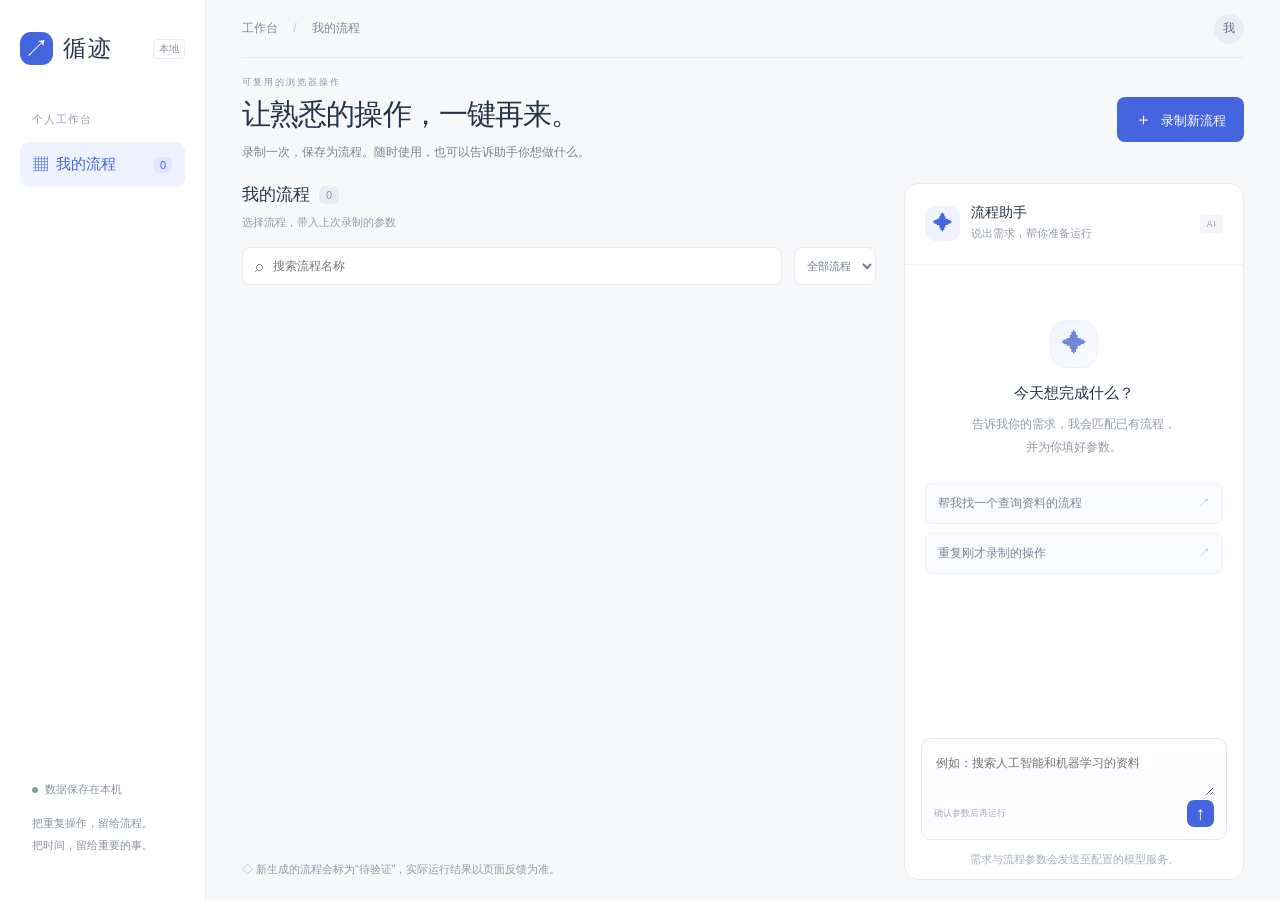
==== src/browser_skill_agent/studio/index.html @ 79a89021 "feat(studio): 新增中文流程工作台与录制生成链路 - 从录制生成 Skill 草稿、默认参数和证据报告 - 支持流式模型响应、生成进度及一次格式修正 - 新增中文流程管理、对话选流程和参数" ====
<!doctype html>
<html lang="zh-CN"><head><meta charset="utf-8"><meta name="viewport" content="width=device-width,initial-scale=1"><title>循迹 · 流程工作台</title><link rel="stylesheet" href="style.css"></head>
<body>
<aside class="sidebar"><a class="brand" href="#"><span class="brandmark">↗</span>循迹<span class="local">本地</span></a><div class="workspace">个人工作台</div><button class="nav active">▦ <span>我的流程</span><span id="navCount">0</span></button><div class="side-note"><span class="dot"></span>数据保存在本机<p>把重复操作，留给流程。<br>把时间，留给重要的事。</p></div></aside>
<main><header><span>工作台 <span class="slash">/</span> 我的流程</span><span class="avatar">我</span></header>
<section class="heading"><div><div class="eyebrow">可复用的浏览器操作</div><h1>让熟悉的操作，一键再来。</h1><p>录制一次，保存为流程。随时使用，也可以告诉助手你想做什么。</p></div><button class="primary" id="newFlow"><span>＋</span> 录制新流程</button></section>
<div class="layout"><section class="library"><div class="section-head"><div><h2>我的流程 <span id="count">0</span></h2><p>选择流程，带入上次录制的参数</p></div></div><div class="toolbar"><label class="search">⌕ <input id="search" placeholder="搜索流程名称" aria-label="搜索流程名称"></label><select id="filter" aria-label="筛选流程"><option value="all">全部流程</option><option value="passed">运行通过</option><option value="unverified">待验证</option><option value="blocked">需要调整</option></select></div><div id="flows" class="cards"></div><div class="empty" id="empty" hidden><span>↗</span><h3>从一段操作开始</h3><p>点击“录制新流程”，在网页中演示一次。<br>完成后，我们会把它整理成可复用的流程。</p></div><div class="library-tip">◇ 新生成的流程会标为“待验证”，实际运行结果以页面反馈为准。</div><section id="job" class="job" hidden aria-live="polite"></section></section>
<aside class="assistant"><div class="assistant-head"><span class="ai-icon">✦</span><div><h2>流程助手</h2><p>说出需求，帮你准备运行</p></div><span class="assistant-tag">AI</span></div><div id="messages" class="messages" aria-live="polite"><div class="welcome"><div class="welcome-icon">✦</div><h3>今天想完成什么？</h3><p>告诉我你的需求，我会匹配已有流程，<br>并为你填好参数。</p><button class="suggestion" data-text="帮我找一个查询资料的流程">帮我找一个查询资料的流程 <span>↗</span></button><button class="suggestion" data-text="我想重复刚才录制的操作">重复刚才录制的操作 <span>↗</span></button></div></div><form id="chatForm"><textarea id="chatInput" placeholder="例如：搜索人工智能和机器学习的资料" rows="2" aria-label="描述你的需求"></textarea><div class="composer-bottom"><span>确认参数后再运行</span><button class="send" id="send" type="submit" aria-label="发送需求">↑</button></div></form><div class="ai-note">需求与流程参数会发送至配置的模型服务。</div></aside></div>
</main>
<dialog id="recordDialog"><form id="recordForm"><div class="dialog-head"><div><div class="eyebrow">开始一段新流程</div><h2>录制一个新流程</h2></div><button type="button" class="icon close">×</button></div><p class="muted">我们会打开一个独立浏览器，请在其中演示完整操作。</p><label>流程名称 <span class="optional">可稍后修改</span><input id="recordName" placeholder="例如：搜索并打开直播间" maxlength="80"></label><label>起始网址<input id="recordUrl" required type="url" placeholder="https://"></label><div class="info">完整、连贯的操作能提高生成效果。正常等待网页加载即可，无需加快点击。<br><strong>关闭新打开的浏览器，即结束录制。</strong></div><p class="small">录制结束后，操作记录会发送给已配置的模型服务，自动生成流程；生成不代表已经运行验证。</p><div class="dialog-footer"><button type="button" class="secondary close">取消</button><button class="primary" type="submit">打开浏览器并录制 ↗</button></div></form></dialog>
<dialog id="flowDialog"><div class="dialog-head"><div><div class="eyebrow">流程详情</div><h2 id="flowTitle">流程详情</h2></div><button class="icon close">×</button></div><div class="tabs"><button class="selected" data-tab="runPanel">运行流程</button><button data-tab="editPanel">编辑流程</button></div><div id="runPanel"><p class="muted" id="flowDescription"></p><div id="issueBox" class="info" hidden></div><h3>运行参数</h3><p class="small">已带入录制时的参数，仅修改本次需要变化的内容。</p><div id="params"></div><label>操作授权<select id="approvalMode"><option value="human">关键操作由我确认（默认）</option><option value="ai">关键操作由 AI 审核</option><option value="allow">全部允许，不再询问</option></select></label><p class="small" id="approvalHint">搜索、筛选和普通导航直接执行；关键操作在此确认。</p><label class="check"><input id="closeAfter" type="checkbox">流程结束后自动关闭浏览器</label><p class="small">未勾选时保留最终页面。授权方式仅用于本次运行。</p><div class="dialog-footer"><button class="secondary close">取消</button><button id="runFlow" class="primary">▶ 运行流程</button></div></div><div id="editPanel" hidden><label>流程名称<input id="editName" maxlength="80"></label><h3>默认参数</h3><div id="editParams"></div><details><summary>查看操作步骤</summary><ol id="steps"></ol></details><div class="dialog-footer spread"><button id="deleteFlow" class="danger">删除流程</button><button id="saveFlow" class="primary">保存修改</button></div></div></dialog>
<dialog id="confirmDialog"><h2 id="confirmTitle"></h2><p id="confirmText" class="muted"></p><div class="dialog-footer"><button id="confirmCancel" class="secondary">取消</button><button id="confirmOk" class="primary">确认</button></div></dialog>
<dialog id="approvalDialog"><h2>此操作需要你的确认</h2><p id="approvalMessage"></p><details><summary>查看操作内容</summary><pre id="approvalDetails"></pre></details><p class="small">仅批准当前这一次操作。</p><div class="dialog-footer"><button id="deny" class="secondary">拒绝</button><button id="approve" class="primary">允许操作</button></div></dialog>
<div id="toast" role="alert" hidden></div><script src="app.js"></script></body></html>
---- src/browser_skill_agent/studio/style.css ----
:root{font-family:Inter,"Segoe UI","Microsoft YaHei",sans-serif;color:#253348;background:#f7f8fa;font-synthesis:none;--blue:#4565df;--muted:#7b8494;--line:#e8ebf1}*{box-sizing:border-box}body{margin:0;display:flex;min-height:100vh}button,input,textarea,select{font:inherit}button{cursor:pointer;border:0;transition:background .15s}button:disabled{opacity:.5;cursor:wait}button:focus-visible,input:focus-visible,textarea:focus-visible,select:focus-visible{outline:3px solid #b6c6ff;outline-offset:2px}input,textarea,select{color:inherit}h1,h2,h3,p{margin:0}h1{font-size:29px;letter-spacing:-.9px;line-height:1.5;font-weight:650}h2{font-size:17px;font-weight:650}h3{font-size:14px;margin:16px 0 10px}p{line-height:1.8}.sidebar{width:206px;background:#fff;border-right:1px solid var(--line);padding:32px 20px;position:fixed;inset:0 auto 0 0;display:flex;flex-direction:column}.brand{text-decoration:none;color:#26344c;display:flex;align-items:center;gap:10px;font-size:23px;font-weight:700;letter-spacing:2px}.brandmark{width:33px;height:33px;display:grid;place-items:center;border-radius:11px;background:var(--blue);color:white;font-size:25px;letter-spacing:0}.local{font-size:10px;letter-spacing:0;color:#8b94a3;border:1px solid var(--line);border-radius:4px;padding:2px 5px;margin-left:auto}.workspace{font-size:11px;color:#9aa1af;margin:47px 12px 15px;letter-spacing:1px}.nav{width:100%;border-radius:9px;text-align:left;display:flex;align-items:center;gap:13px;padding:13px;color:var(--blue);background:#eef2ff;font-size:15px}.nav span:last-child{margin-left:auto;font-size:11px;background:#dfe6ff;border-radius:5px;padding:2px 6px}.side-note{margin-top:auto;font-size:11px;color:#8b94a3;padding:12px}.dot{display:inline-block;width:6px;height:6px;background:#7da692;border-radius:50%;margin-right:7px}.side-note p{font-size:11px;margin-top:15px;line-height:2}main{margin-left:206px;flex:1;min-width:0;padding:0 36px 30px;max-width:1900px}header{height:78px;display:flex;justify-content:space-between;align-items:center;border-bottom:1px solid var(--line);font-size:12px;color:#80899a}.slash{margin:0 12px;color:#b6becc}.avatar{height:30px;width:30px;background:#e9edf5;display:grid;place-items:center;border-radius:50%;font-size:12px;color:#67748a}.heading{display:flex;align-items:center;justify-content:space-between;gap:20px;padding:36px 0 32px}.eyebrow{font-size:9px;letter-spacing:2px;font-weight:700;color:#8c99ac;margin-bottom:8px}.heading p{font-size:12px;color:var(--muted);margin-top:9px}.primary{background:var(--blue);color:white;border-radius:8px;padding:11px 18px;font-size:13px;white-space:nowrap}.primary:hover{background:#3454cd}.primary span{font-size:17px;margin-right:5px}.secondary{background:white;border:1px solid #dde2eb;color:#526079;padding:10px 17px;border-radius:8px;font-size:13px}.layout{display:grid;grid-template-columns:minmax(380px,1fr) 340px;gap:28px;align-items:start}.section-head{display:flex;align-items:center;justify-content:space-between}.section-head h2{display:flex;gap:9px;align-items:center}.section-head h2 span{font-size:11px;font-weight:400;color:#8c95a5;background:#e9edf3;padding:3px 7px;border-radius:6px}.section-head p{font-size:11px;color:#949baa;margin-top:7px}.toolbar{display:flex;gap:12px;margin:22px 0 17px}.search{display:flex;align-items:center;gap:8px;flex:1;border:1px solid var(--line);background:white;border-radius:8px;padding:0 12px;color:#8994a8;height:38px}.search input{border:0;background:none;outline:none;width:100%;font-size:12px}.toolbar select{border:1px solid var(--line);border-radius:8px;font-size:11px;padding:8px;color:#727d90;background:#fff}.cards{display:grid;grid-template-columns:repeat(2,minmax(0,1fr));gap:14px}.card{background:#fff;border:1px solid var(--line);border-radius:12px;padding:19px;min-width:0;display:flex;flex-direction:column;min-height:205px;box-shadow:0 2px 4px #293b5502}.card:hover{border-color:#cbd5ed;box-shadow:0 4px 14px #293b5507}.card-top{display:flex;align-items:center;justify-content:space-between;margin-bottom:14px}.flow-icon{height:33px;width:33px;border-radius:9px;background:#f0f3ff;color:#6075cf;display:grid;place-items:center;font-size:18px}.badge{border-radius:5px;padding:4px 6px;font-size:10px;background:#f5f3ee;color:#9e875d}.badge.passed{background:#edf6f2;color:#578c72}.badge.blocked{background:#fff0ed;color:#b36b59}.card h3{font-size:14px;line-height:1.6;margin:0 0 6px;display:-webkit-box;-webkit-line-clamp:2;-webkit-box-orient:vertical;overflow:hidden}.card p{font-size:11px;color:#8d95a3;line-height:1.8;display:-webkit-box;-webkit-line-clamp:2;-webkit-box-orient:vertical;overflow:hidden}.card-bottom{display:flex;align-items:center;justify-content:space-between;margin-top:auto;padding-top:17px;font-size:10px;color:#98a0af}.card-actions{display:flex;gap:7px}.mini{border:1px solid #e5e9f2;background:white;color:#6c7890;padding:6px 8px;border-radius:6px;font-size:11px}.mini.run{color:var(--blue);background:#f2f5ff;border-color:#edf1ff;padding:6px 11px}.library-tip{font-size:10px;color:#919aaa;margin-top:19px;line-height:1.8}.assistant{border:1px solid var(--line);background:white;border-radius:14px;overflow:hidden;position:sticky;top:20px;display:flex;flex-direction:column;height:600px;max-height:calc(100vh - 40px)}.assistant-head{display:flex;gap:11px;align-items:center;padding:20px;border-bottom:1px solid #f0f2f6}.ai-icon{color:var(--blue);background:#f0f3ff;height:35px;width:35px;border-radius:10px;display:grid;place-items:center;font-size:20px}.assistant-head h2{font-size:14px}.assistant-head p{font-size:10px;color:#929aaa;margin-top:2px}.assistant-tag{margin-left:auto;font-size:9px;letter-spacing:1px;background:#f3f5fa;border-radius:4px;padding:4px 6px;color:#96a0b2}.messages{overflow:auto;flex:1;padding:20px}.welcome{padding-top:35px;text-align:center}.welcome-icon{margin:0 auto 15px;height:48px;width:48px;border-radius:16px;background:linear-gradient(145deg,#f1f4ff,#fafbff);border:1px solid #ecf0ff;color:#7185d9;display:grid;place-items:center;font-size:25px}.welcome h3{font-size:15px}.welcome p{font-size:11px;color:#929aaa;line-height:1.9;margin-bottom:25px}.suggestion{width:100%;text-align:left;background:#fafbfe;border:1px solid #eef1f6;font-size:11px;color:#78859a;padding:11px 12px;border-radius:7px;margin-bottom:9px}.suggestion span{float:right;color:#b0b9ca}#chatForm{margin:0 16px;border:1px solid #e1e7f1;border-radius:10px;padding:12px;background:#fdfdff}textarea{resize:vertical;width:100%;border:0;outline:none;background:transparent;font-size:12px;line-height:1.7;min-height:45px}.composer-bottom{display:flex;align-items:center;justify-content:space-between}.composer-bottom span{font-size:9px;color:#a5adbb}.send{height:27px;width:27px;border-radius:7px;background:var(--blue);color:white;font-size:19px}.ai-note{font-size:9px;color:#a6afbf;text-align:center;padding:12px 0}.message{font-size:12px;line-height:1.9;padding:11px 13px;border-radius:10px;background:#f5f7fb;margin-bottom:12px;white-space:pre-wrap;word-break:break-word}.message.user{background:#edf1ff;color:#435c9e;margin-left:25px}.plan{padding:12px;border:1px solid #dfe6fc;border-radius:9px;margin-bottom:14px;font-size:12px}.plan button{margin-top:10px}.empty{padding:60px 15px;text-align:center;border:1px dashed #dce3ef;border-radius:12px;color:#8a95a8}.empty>span{font-size:28px}.empty h3{color:#5d6d88}.empty p{font-size:12px}.job{background:#fff;border:1px solid var(--line);border-radius:10px;margin-top:20px;padding:16px;font-size:12px;line-height:1.8;white-space:pre-wrap}.job button{margin:10px 7px 0 0}dialog{border:1px solid #e2e7f0;border-radius:16px;padding:28px;width:520px;max-width:calc(100vw - 32px);max-height:90vh;color:inherit;box-shadow:0 25px 100px #1c2f4526}dialog::backdrop{background:#202c4250;backdrop-filter:blur(3px)}.dialog-head{display:flex;justify-content:space-between;align-items:center;margin-bottom:20px}.icon{font-size:24px;color:#8b94a5;background:transparent;padding:0 5px}.muted{color:#8b94a3;font-size:12px;margin-bottom:18px}.optional{font-size:10px;color:#9ba4b4;margin-left:8px}dialog label:not(.check){display:block;font-size:12px;margin:16px 0 8px}dialog input:not([type=checkbox]){width:100%;padding:11px 12px;border:1px solid #dfe5ef;border-radius:7px;margin-top:8px;background:#fff}dialog .info{background:#f2f5fd;border:1px solid #e7edfb;padding:13px;border-radius:8px;font-size:11px;line-height:1.9;color:#6c7d9e;margin:18px 0}dialog .small{font-size:10px;color:#939eaf;line-height:1.8;margin-top:9px}.dialog-footer{display:flex;justify-content:flex-end;gap:10px;margin-top:24px}.spread{justify-content:space-between}.danger{color:#b56d6d;background:none;font-size:12px}.tabs{display:flex;gap:20px;border-bottom:1px solid var(--line);margin-bottom:22px}.tabs button{background:none;color:#8a95a7;padding:0 2px 12px;font-size:12px}.tabs .selected{color:var(--blue);border-bottom:2px solid var(--blue)}.check{display:flex;gap:8px;align-items:center;font-size:12px;margin-top:24px}input[type=checkbox]{accent-color:var(--blue)}details{font-size:12px;color:#7d8ba1;margin-top:20px;line-height:1.9}pre{white-space:pre-wrap;overflow-wrap:anywhere;font-size:11px;max-height:240px;overflow:auto}#toast{position:fixed;bottom:26px;left:50%;transform:translateX(-50%);background:#26344b;color:white;box-shadow:0 7px 20px #17264130;padding:13px 22px;border-radius:9px;max-width:620px;font-size:12px;z-index:30}[hidden]{display:none!important}@media(min-width:1500px){.layout{grid-template-columns:minmax(380px,1fr) 380px}.cards{grid-template-columns:repeat(3,minmax(0,1fr))}}@media(max-width:1100px){.sidebar{width:165px;padding:28px 14px}main{margin-left:165px;padding:0 22px}.layout{grid-template-columns:minmax(300px,1fr) 300px;gap:18px}.cards{grid-template-columns:1fr}.heading h1{font-size:23px}.heading{align-items:flex-start}}@media(max-width:800px){.sidebar{display:none}main{margin-left:0;padding:0 20px}.layout{grid-template-columns:1fr}.assistant{position:static;height:560px}.heading{flex-direction:column}.cards{grid-template-columns:repeat(2,minmax(0,1fr))}}@media(max-width:500px){.cards{grid-template-columns:1fr}}

/* 常用文字保持可读，辅助信息不抢占视觉焦点。 */
.card p,.heading p,.welcome p,.suggestion,.search input,.muted{font-size:12px}.card-bottom,.library-tip,.section-head p,.assistant-head p,.side-note,.side-note p,.ai-note,dialog .small{font-size:11px}.message,.plan,dialog label:not(.check){font-size:13px}

/* 桌面工作台占满实际视口，列表与对话分别滚动，顶部操作始终可达。 */
@media(min-width:801px){
 html,body{height:100%;overflow:hidden}
 body{min-height:0;height:100dvh}
 main{display:flex;flex-direction:column;height:100%;max-width:none;padding-bottom:20px}
 header,.heading{flex-shrink:0}
 header{height:58px}
 .heading{padding:18px 0 20px}
 .heading .eyebrow{margin-bottom:4px}
 .heading p{margin-top:5px}
 .toolbar{margin:14px 0 12px}
 .layout{flex:1;min-height:0;align-items:stretch;overflow:hidden}
 .library{display:flex;flex-direction:column;min-width:0;min-height:0}
 .section-head,.toolbar,.library-tip{flex-shrink:0}
 .cards{flex:1;min-height:0;overflow:auto;align-content:start;padding:3px 5px 5px 3px;overscroll-behavior:contain;scrollbar-gutter:stable}
 .card{min-height:205px}
 .assistant{position:static;height:100%;min-height:0;max-height:none}
 .assistant-head,#chatForm,.ai-note{flex-shrink:0}
 .messages{min-height:0;overscroll-behavior:contain}
 #chatInput{max-height:110px}
 .job{flex-shrink:0;max-height:28vh;overflow:auto;margin-top:10px}
 .empty{flex:1;min-height:0;overflow:auto;padding:25px 15px}
}
@media(min-width:801px) and (max-height:760px){
 header{height:44px}
 .heading{padding:12px 0}
 .heading h1{font-size:24px}
 .heading p{margin-top:4px}
 .toolbar{margin:12px 0}
 .library-tip{margin-top:8px}
 .assistant-head{padding:12px 16px}
 .welcome{padding-top:8px}
 .welcome p{margin-bottom:12px}
 .welcome-icon{height:32px;width:32px;margin-bottom:8px}
}
@media(max-width:800px){
 .messages{min-height:0}
 .assistant-head,#chatForm,.ai-note{flex-shrink:0}
 main{width:100%}
}
.nav{gap:8px}.nav span:first-of-type{white-space:nowrap;flex-shrink:0}

#approvalMode{display:block;width:100%;margin-top:8px;padding:11px 12px;background:white;border:1px solid #dfe5ef;border-radius:7px;font-size:12px}

/* 状态与日志按需展开，不覆盖流程卡片；结果集中在右侧对话区。 */
.job{padding:10px 13px;white-space:normal;max-height:none;overflow:visible}
.job-bar{display:flex;align-items:center;justify-content:space-between;gap:10px;flex-wrap:wrap}
.job-label{font-size:12px}.job-actions{display:flex;gap:6px;flex-wrap:wrap}
.job .job-actions button{margin:0;padding:6px 9px;font-size:11px}
.job-logs{margin-top:5px}.job-logs summary{cursor:pointer;font-size:11px}
.job-logs pre{height:min(32vh,340px);max-height:none;margin:8px 0 0;overflow:auto;background:#f7f9fc;border:1px solid #e9edf4;padding:12px;border-radius:6px;font-size:12px;line-height:1.8;color:#607087}
.chat-result{margin:0 0 12px;padding:10px;background:#f8faff;border:1px solid #e6ecf8;border-radius:8px}
.chat-result summary{cursor:pointer;color:#52678d}.chat-result pre{max-height:220px;font-size:12px}
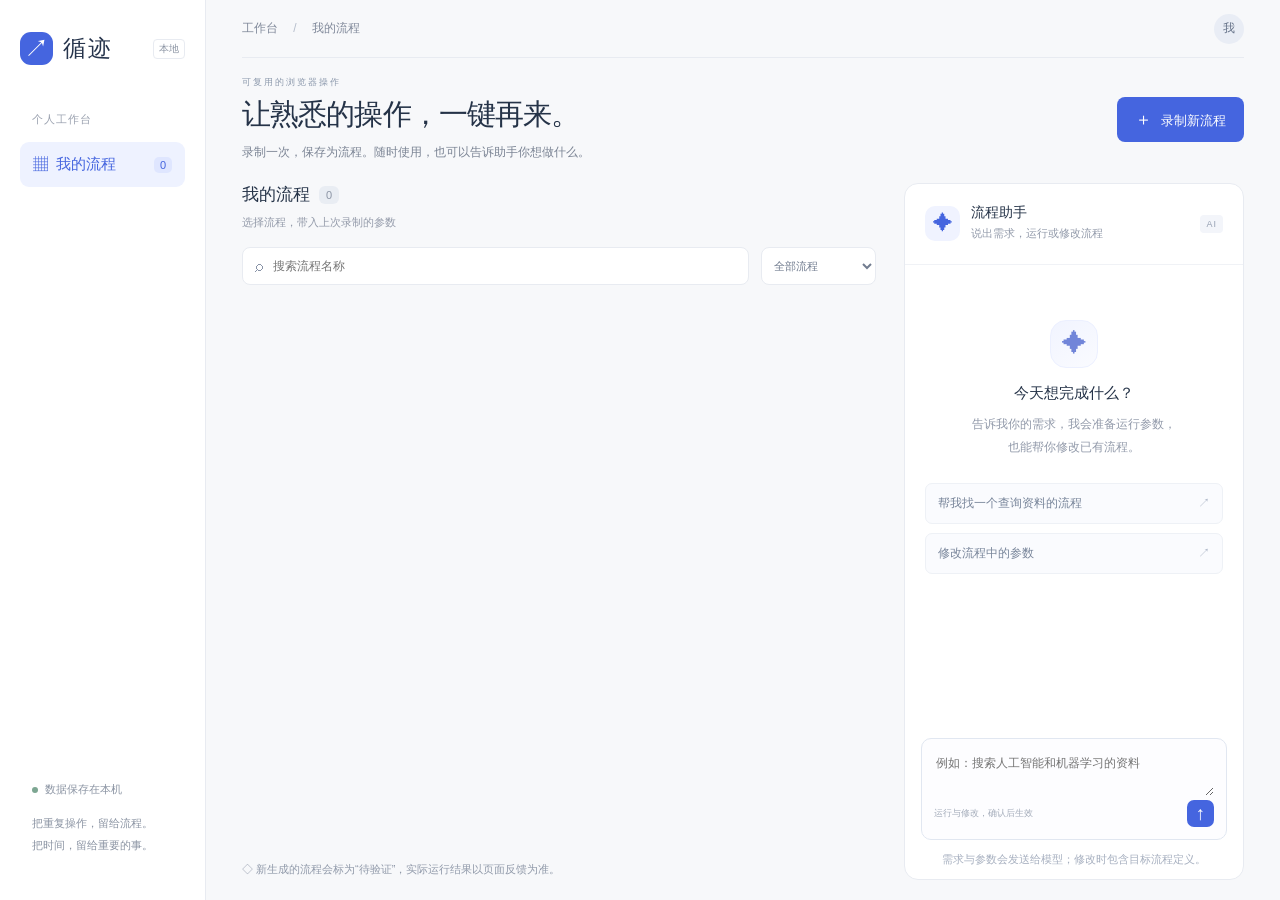
==== commit 3d44993b: "feat(studio): 打通流程编辑与双模式验证修复闭环 - 支持聊天修改流程、默认参数变更后自动验证 - 增加隔离浏览器验证、固定验收、有限修复与诊断报告 - 统一使用 skills 目录中的流" ====
--- a/src/browser_skill_agent/studio/index.html
+++ b/src/browser_skill_agent/studio/index.html
@@ -4,11 +4,12 @@
 <aside class="sidebar"><a class="brand" href="#"><span class="brandmark">↗</span>循迹<span class="local">本地</span></a><div class="workspace">个人工作台</div><button class="nav active">▦ <span>我的流程</span><span id="navCount">0</span></button><div class="side-note"><span class="dot"></span>数据保存在本机<p>把重复操作，留给流程。<br>把时间，留给重要的事。</p></div></aside>
 <main><header><span>工作台 <span class="slash">/</span> 我的流程</span><span class="avatar">我</span></header>
 <section class="heading"><div><div class="eyebrow">可复用的浏览器操作</div><h1>让熟悉的操作，一键再来。</h1><p>录制一次，保存为流程。随时使用，也可以告诉助手你想做什么。</p></div><button class="primary" id="newFlow"><span>＋</span> 录制新流程</button></section>
-<div class="layout"><section class="library"><div class="section-head"><div><h2>我的流程 <span id="count">0</span></h2><p>选择流程，带入上次录制的参数</p></div></div><div class="toolbar"><label class="search">⌕ <input id="search" placeholder="搜索流程名称" aria-label="搜索流程名称"></label><select id="filter" aria-label="筛选流程"><option value="all">全部流程</option><option value="passed">运行通过</option><option value="unverified">待验证</option><option value="blocked">需要调整</option></select></div><div id="flows" class="cards"></div><div class="empty" id="empty" hidden><span>↗</span><h3>从一段操作开始</h3><p>点击“录制新流程”，在网页中演示一次。<br>完成后，我们会把它整理成可复用的流程。</p></div><div class="library-tip">◇ 新生成的流程会标为“待验证”，实际运行结果以页面反馈为准。</div><section id="job" class="job" hidden aria-live="polite"></section></section>
-<aside class="assistant"><div class="assistant-head"><span class="ai-icon">✦</span><div><h2>流程助手</h2><p>说出需求，帮你准备运行</p></div><span class="assistant-tag">AI</span></div><div id="messages" class="messages" aria-live="polite"><div class="welcome"><div class="welcome-icon">✦</div><h3>今天想完成什么？</h3><p>告诉我你的需求，我会匹配已有流程，<br>并为你填好参数。</p><button class="suggestion" data-text="帮我找一个查询资料的流程">帮我找一个查询资料的流程 <span>↗</span></button><button class="suggestion" data-text="我想重复刚才录制的操作">重复刚才录制的操作 <span>↗</span></button></div></div><form id="chatForm"><textarea id="chatInput" placeholder="例如：搜索人工智能和机器学习的资料" rows="2" aria-label="描述你的需求"></textarea><div class="composer-bottom"><span>确认参数后再运行</span><button class="send" id="send" type="submit" aria-label="发送需求">↑</button></div></form><div class="ai-note">需求与流程参数会发送至配置的模型服务。</div></aside></div>
+<div class="layout"><section class="library"><div class="section-head"><div><h2>我的流程 <span id="count">0</span></h2><p>选择流程，带入上次录制的参数</p></div></div><div class="toolbar"><label class="search">⌕ <input id="search" placeholder="搜索流程名称" aria-label="搜索流程名称"></label><select id="filter" aria-label="筛选流程"><option value="all">全部流程</option><option value="passed">运行通过</option><option value="verified">双模式验证通过</option><option value="unverified">待验证</option><option value="blocked">需要调整</option></select></div><div id="flows" class="cards"></div><div class="empty" id="empty" hidden><span>↗</span><h3>从一段操作开始</h3><p>点击“录制新流程”，在网页中演示一次。<br>完成后，我们会把它整理成可复用的流程。</p></div><div class="library-tip">◇ 新生成的流程会标为“待验证”，实际运行结果以页面反馈为准。</div><section id="job" class="job" hidden aria-live="polite"></section></section>
+<aside class="assistant"><div class="assistant-head"><span class="ai-icon">✦</span><div><h2>流程助手</h2><p>说出需求，运行或修改流程</p></div><span class="assistant-tag">AI</span></div><div id="messages" class="messages" aria-live="polite"><div class="welcome"><div class="welcome-icon">✦</div><h3>今天想完成什么？</h3><p>告诉我你的需求，我会准备运行参数，<br>也能帮你修改已有流程。</p><button class="suggestion" data-text="帮我找一个查询资料的流程">帮我找一个查询资料的流程 <span>↗</span></button><button class="suggestion" data-text="我想修改一个流程，去掉不需要的参数">修改流程中的参数 <span>↗</span></button></div></div><form id="chatForm"><textarea id="chatInput" placeholder="例如：搜索人工智能和机器学习的资料" rows="2" aria-label="描述你的需求"></textarea><div class="composer-bottom"><span>运行与修改，确认后生效</span><button class="send" id="send" type="submit" aria-label="发送需求">↑</button></div></form><div class="ai-note">需求与参数会发送给模型；修改时包含目标流程定义。</div></aside></div>
 </main>
-<dialog id="recordDialog"><form id="recordForm"><div class="dialog-head"><div><div class="eyebrow">开始一段新流程</div><h2>录制一个新流程</h2></div><button type="button" class="icon close">×</button></div><p class="muted">我们会打开一个独立浏览器，请在其中演示完整操作。</p><label>流程名称 <span class="optional">可稍后修改</span><input id="recordName" placeholder="例如：搜索并打开直播间" maxlength="80"></label><label>起始网址<input id="recordUrl" required type="url" placeholder="https://"></label><div class="info">完整、连贯的操作能提高生成效果。正常等待网页加载即可，无需加快点击。<br><strong>关闭新打开的浏览器，即结束录制。</strong></div><p class="small">录制结束后，操作记录会发送给已配置的模型服务，自动生成流程；生成不代表已经运行验证。</p><div class="dialog-footer"><button type="button" class="secondary close">取消</button><button class="primary" type="submit">打开浏览器并录制 ↗</button></div></form></dialog>
-<dialog id="flowDialog"><div class="dialog-head"><div><div class="eyebrow">流程详情</div><h2 id="flowTitle">流程详情</h2></div><button class="icon close">×</button></div><div class="tabs"><button class="selected" data-tab="runPanel">运行流程</button><button data-tab="editPanel">编辑流程</button></div><div id="runPanel"><p class="muted" id="flowDescription"></p><div id="issueBox" class="info" hidden></div><h3>运行参数</h3><p class="small">已带入录制时的参数，仅修改本次需要变化的内容。</p><div id="params"></div><label>操作授权<select id="approvalMode"><option value="human">关键操作由我确认（默认）</option><option value="ai">关键操作由 AI 审核</option><option value="allow">全部允许，不再询问</option></select></label><p class="small" id="approvalHint">搜索、筛选和普通导航直接执行；关键操作在此确认。</p><label class="check"><input id="closeAfter" type="checkbox">流程结束后自动关闭浏览器</label><p class="small">未勾选时保留最终页面。授权方式仅用于本次运行。</p><div class="dialog-footer"><button class="secondary close">取消</button><button id="runFlow" class="primary">▶ 运行流程</button></div></div><div id="editPanel" hidden><label>流程名称<input id="editName" maxlength="80"></label><h3>默认参数</h3><div id="editParams"></div><details><summary>查看操作步骤</summary><ol id="steps"></ol></details><div class="dialog-footer spread"><button id="deleteFlow" class="danger">删除流程</button><button id="saveFlow" class="primary">保存修改</button></div></div></dialog>
-<dialog id="confirmDialog"><h2 id="confirmTitle"></h2><p id="confirmText" class="muted"></p><div class="dialog-footer"><button id="confirmCancel" class="secondary">取消</button><button id="confirmOk" class="primary">确认</button></div></dialog>
+<dialog id="recordDialog"><form id="recordForm"><div class="dialog-head"><div><div class="eyebrow">开始一段新流程</div><h2>录制一个新流程</h2></div><button type="button" class="icon close">×</button></div><p class="muted">我们会打开一个独立浏览器，请在其中演示完整操作。</p><label>流程名称 <span class="optional">可稍后修改</span><input id="recordName" placeholder="例如：搜索并打开直播间" maxlength="80"></label><label>起始网址<input id="recordUrl" required type="url" placeholder="https://"></label><label class="check"><input id="autoValidate" type="checkbox" checked>生成后自动后台验证与修复</label><p class="small">分别验证脚本和 LLM 模式，最多修复 2 次，会调用模型并重放网页操作。验证使用全部授权，上传下载默认允许；请使用适合重复操作的流程。</p><div class="info">完整、连贯的操作能提高生成效果。正常等待网页加载即可，无需加快点击。<br><strong>关闭新打开的浏览器，即结束录制。</strong></div><p class="small">录制结束后可选填补充说明，也可直接生成。操作记录与说明会发送给已配置的模型服务；生成不代表已经运行验证。</p><div class="dialog-footer"><button type="button" class="secondary close">取消</button><button class="primary" type="submit">打开浏览器并录制 ↗</button></div></form></dialog>
+<dialog id="flowDialog"><div class="dialog-head"><div><div class="eyebrow">流程详情</div><h2 id="flowTitle">流程详情</h2></div><button class="icon close">×</button></div><div class="tabs"><button class="selected" data-tab="runPanel">运行流程</button><button data-tab="editPanel">编辑流程</button></div><div id="runPanel"><p class="muted" id="flowDescription"></p><div id="issueBox" class="info" hidden></div><h3>运行参数</h3><p class="small">已带入录制时的参数，仅修改本次需要变化的内容。</p><div id="params"></div><label class="check"><input id="enableLlm" type="checkbox">启用 LLM 运行</label><p class="small">默认关闭，按固定步骤执行。开启后由模型观察页面、分阶段规划，会发送页面信息并消耗 Token；与下方授权方式独立。</p><label>操作授权<select id="approvalMode"><option value="human">关键操作由我确认（默认）</option><option value="ai">关键操作由 AI 审核</option><option value="allow">全部允许，不再询问</option></select></label><p class="small" id="approvalHint">搜索、筛选和普通导航直接执行；关键操作在此确认。</p><label class="check"><input id="closeAfter" type="checkbox">流程结束后自动关闭浏览器</label><p class="small">未勾选时保留最终页面。授权方式仅用于本次运行。</p><div class="dialog-footer"><button class="secondary close">取消</button><button id="runFlow" class="primary">▶ 运行流程</button></div></div><div id="editPanel" hidden><label>流程名称<input id="editName" maxlength="80"></label><h3>默认参数</h3><div id="editParams"></div><details><summary>查看操作步骤</summary><ol id="steps"></ol></details><div class="dialog-footer spread"><button id="deleteFlow" class="danger">删除流程</button><button id="validateFlow" class="secondary">后台验证与修复</button><button id="saveFlow" class="primary">保存修改</button></div></div></dialog>
+<dialog id="guidanceDialog"><form id="guidanceForm"><div class="dialog-head"><div><div class="eyebrow">录制完成</div><h2>补充一点信息，让流程更准确</h2></div><button type="button" class="icon close" aria-label="稍后补充">×</button></div><p class="muted">下面全部选填。更明确的目标、命名和参数建议，有助于生成更贴合需求的流程。不填写也可以直接生成。</p><label>流程名称 <span class="optional">选填</span><input id="guidanceName" maxlength="80" placeholder="给这段流程起一个容易识别的名字"></label><label>流程描述 <span class="optional">选填</span><textarea id="guidanceDescription" rows="3" maxlength="4000" placeholder="想完成什么？做到哪一步算完成？例如：查找指定内容，进入目标页面并读取结果。"></textarea></label><label>参数建议 <span class="optional">选填</span><textarea id="guidanceParameters" rows="3" maxlength="2000" placeholder="哪些内容以后需要调整，哪些保持固定？例如：搜索词作为参数，排序方式保持不变。"></textarea></label><div class="info">补充说明会与本次录制一起交给模型分析。无需填写专业格式；填写说明不代表流程已经通过运行验证。</div><div class="dialog-footer"><button id="skipGuidance" type="button" class="secondary">直接生成</button><button type="submit" class="primary">按补充信息生成</button></div></form></dialog>
+<dialog id="validationDialog"><h2>后台验证与修复</h2><p class="muted">使用已保存的默认参数，在独立浏览器中验证脚本与 LLM 两种模式。最多修复 2 次，仅双模式都通过后更新流程。验收条件在开始时固定；页面信息会发送给模型。</p><label class="check"><input id="validationFiles" type="checkbox" checked>允许本次验证上传和下载指定文件</label><p class="small">验证固定使用全部授权。文件操作仅使用已选文件副本，并限制传输次数；不会伪造上传结果或跳过下载验收。独立会话不能撤销网站上的真实修改。</p><div class="dialog-footer"><button class="secondary close">取消</button><button id="startValidation" class="primary">开始验证</button></div></dialog><dialog id="confirmDialog"><h2 id="confirmTitle"></h2><p id="confirmText" class="muted"></p><div class="dialog-footer"><button id="confirmCancel" class="secondary">取消</button><button id="confirmOk" class="primary">确认</button></div></dialog>
 <dialog id="approvalDialog"><h2>此操作需要你的确认</h2><p id="approvalMessage"></p><details><summary>查看操作内容</summary><pre id="approvalDetails"></pre></details><p class="small">仅批准当前这一次操作。</p><div class="dialog-footer"><button id="deny" class="secondary">拒绝</button><button id="approve" class="primary">允许操作</button></div></dialog>
 <div id="toast" role="alert" hidden></div><script src="app.js"></script></body></html>
--- a/src/browser_skill_agent/studio/style.css
+++ b/src/browser_skill_agent/studio/style.css
@@ -56,3 +56,6 @@
 .job-logs pre{height:min(32vh,340px);max-height:none;margin:8px 0 0;overflow:auto;background:#f7f9fc;border:1px solid #e9edf4;padding:12px;border-radius:6px;font-size:12px;line-height:1.8;color:#607087}
 .chat-result{margin:0 0 12px;padding:10px;background:#f8faff;border:1px solid #e6ecf8;border-radius:8px}
 .chat-result summary{cursor:pointer;color:#52678d}.chat-result pre{max-height:220px;font-size:12px}
+#guidanceDialog textarea{display:block;margin-top:8px;padding:10px 12px;border:1px solid #dfe5ef;border-radius:7px;min-height:78px;max-height:180px;background:white}
+
+.badge.verified{color:#24877b;background:#eaf6f3}
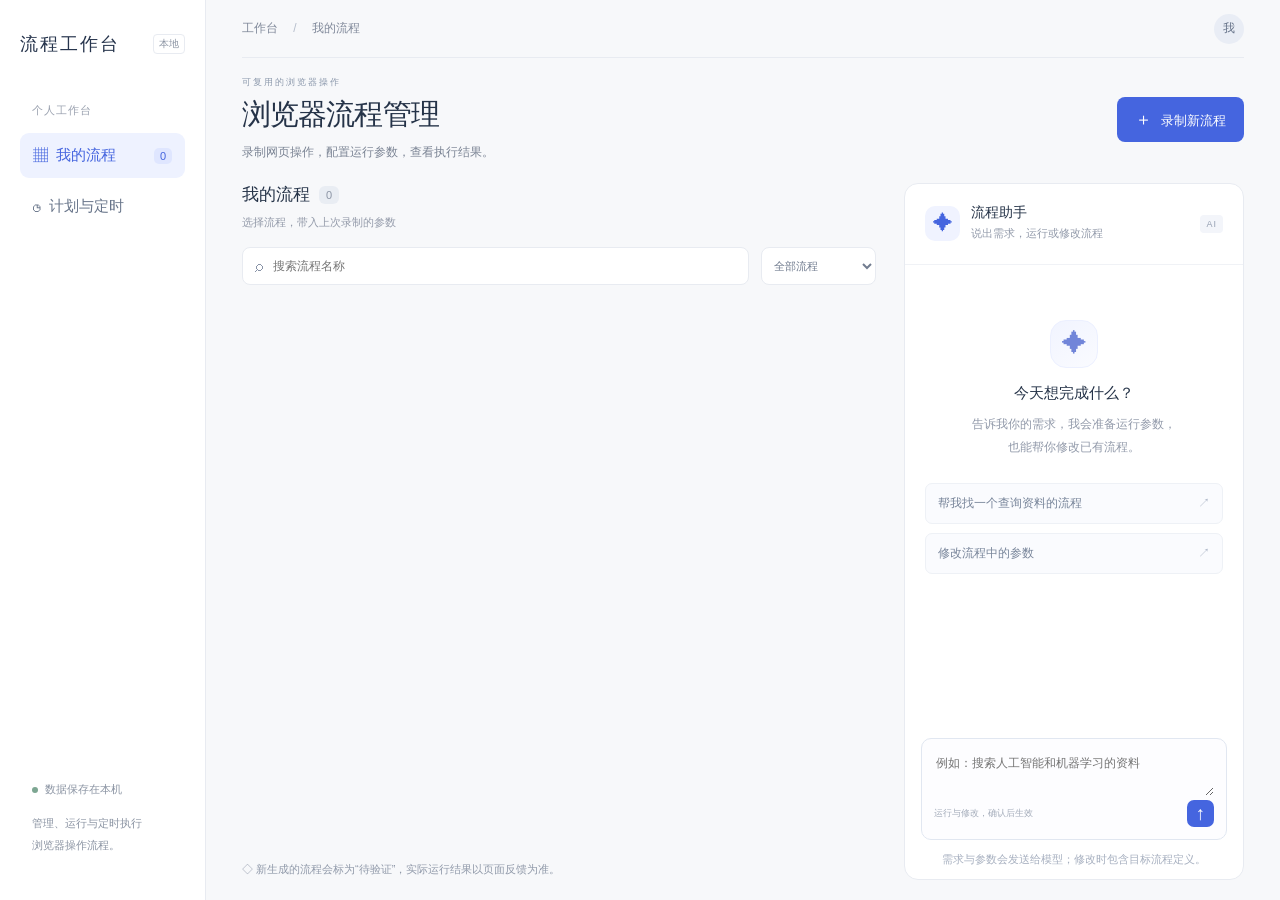
==== commit 70289a80: "feat(studio): 添加定时计划并完善浏览器运行体验 - 支持单次定时计划，保存运行参数、授权与浏览器选项 - 将屏幕外隐藏改为最小化，支持恢复查看并保留页面状态 - 自动验证启用全部授权及文" ====
--- a/src/browser_skill_agent/studio/index.html
+++ b/src/browser_skill_agent/studio/index.html
@@ -1,15 +1,15 @@
 <!doctype html>
-<html lang="zh-CN"><head><meta charset="utf-8"><meta name="viewport" content="width=device-width,initial-scale=1"><title>循迹 · 流程工作台</title><link rel="stylesheet" href="style.css"></head>
+<html lang="zh-CN"><head><meta charset="utf-8"><meta name="viewport" content="width=device-width,initial-scale=1"><title>浏览器流程工作台</title><link rel="stylesheet" href="style.css"></head>
 <body>
-<aside class="sidebar"><a class="brand" href="#"><span class="brandmark">↗</span>循迹<span class="local">本地</span></a><div class="workspace">个人工作台</div><button class="nav active">▦ <span>我的流程</span><span id="navCount">0</span></button><div class="side-note"><span class="dot"></span>数据保存在本机<p>把重复操作，留给流程。<br>把时间，留给重要的事。</p></div></aside>
+<aside class="sidebar"><a class="brand" href="#">流程工作台<span class="local">本地</span></a><div class="workspace">个人工作台</div><button id="navFlows" class="nav active">▦ <span>我的流程</span><span id="navCount">0</span></button><button id="navSchedules" class="nav">◷ <span>计划与定时</span></button><div class="side-note"><span class="dot"></span>数据保存在本机<p>管理、运行与定时执行<br>浏览器操作流程。</p></div></aside>
 <main><header><span>工作台 <span class="slash">/</span> 我的流程</span><span class="avatar">我</span></header>
-<section class="heading"><div><div class="eyebrow">可复用的浏览器操作</div><h1>让熟悉的操作，一键再来。</h1><p>录制一次，保存为流程。随时使用，也可以告诉助手你想做什么。</p></div><button class="primary" id="newFlow"><span>＋</span> 录制新流程</button></section>
-<div class="layout"><section class="library"><div class="section-head"><div><h2>我的流程 <span id="count">0</span></h2><p>选择流程，带入上次录制的参数</p></div></div><div class="toolbar"><label class="search">⌕ <input id="search" placeholder="搜索流程名称" aria-label="搜索流程名称"></label><select id="filter" aria-label="筛选流程"><option value="all">全部流程</option><option value="passed">运行通过</option><option value="verified">双模式验证通过</option><option value="unverified">待验证</option><option value="blocked">需要调整</option></select></div><div id="flows" class="cards"></div><div class="empty" id="empty" hidden><span>↗</span><h3>从一段操作开始</h3><p>点击“录制新流程”，在网页中演示一次。<br>完成后，我们会把它整理成可复用的流程。</p></div><div class="library-tip">◇ 新生成的流程会标为“待验证”，实际运行结果以页面反馈为准。</div><section id="job" class="job" hidden aria-live="polite"></section></section>
+<section class="heading"><div><div class="eyebrow">可复用的浏览器操作</div><h1>浏览器流程管理</h1><p>录制网页操作，配置运行参数，查看执行结果。</p></div><button class="primary" id="newFlow"><span>＋</span> 录制新流程</button></section>
+<section id="scheduleView" hidden><div class="section-head"><div><h2>计划与定时</h2><p>先配置运行参数与选项，再安排一次执行。</p></div><button id="newSchedule" class="primary">＋ 新建计划</button></div><p class="info">计划仅在工作台保持打开、电脑唤醒时触发。错过时间不自动补跑；人工授权或登录需要你在场。时间按本机时区显示。</p><div id="scheduleList"></div></section><div class="layout"><section class="library"><div class="section-head"><div><h2>我的流程 <span id="count">0</span></h2><p>选择流程，带入上次录制的参数</p></div></div><div class="toolbar"><label class="search">⌕ <input id="search" placeholder="搜索流程名称" aria-label="搜索流程名称"></label><select id="filter" aria-label="筛选流程"><option value="all">全部流程</option><option value="passed">运行通过</option><option value="verified">双模式验证通过</option><option value="unverified">待验证</option><option value="blocked">需要调整</option></select></div><div id="flows" class="cards"></div><div class="empty" id="empty" hidden><span>↗</span><h3>暂无可用流程</h3><p>点击“录制新流程”，在网页中演示一次。<br>完成后，我们会把它整理成可复用的流程。</p></div><div class="library-tip">◇ 新生成的流程会标为“待验证”，实际运行结果以页面反馈为准。</div><section id="job" class="job" hidden aria-live="polite"></section></section>
 <aside class="assistant"><div class="assistant-head"><span class="ai-icon">✦</span><div><h2>流程助手</h2><p>说出需求，运行或修改流程</p></div><span class="assistant-tag">AI</span></div><div id="messages" class="messages" aria-live="polite"><div class="welcome"><div class="welcome-icon">✦</div><h3>今天想完成什么？</h3><p>告诉我你的需求，我会准备运行参数，<br>也能帮你修改已有流程。</p><button class="suggestion" data-text="帮我找一个查询资料的流程">帮我找一个查询资料的流程 <span>↗</span></button><button class="suggestion" data-text="我想修改一个流程，去掉不需要的参数">修改流程中的参数 <span>↗</span></button></div></div><form id="chatForm"><textarea id="chatInput" placeholder="例如：搜索人工智能和机器学习的资料" rows="2" aria-label="描述你的需求"></textarea><div class="composer-bottom"><span>运行与修改，确认后生效</span><button class="send" id="send" type="submit" aria-label="发送需求">↑</button></div></form><div class="ai-note">需求与参数会发送给模型；修改时包含目标流程定义。</div></aside></div>
 </main>
 <dialog id="recordDialog"><form id="recordForm"><div class="dialog-head"><div><div class="eyebrow">开始一段新流程</div><h2>录制一个新流程</h2></div><button type="button" class="icon close">×</button></div><p class="muted">我们会打开一个独立浏览器，请在其中演示完整操作。</p><label>流程名称 <span class="optional">可稍后修改</span><input id="recordName" placeholder="例如：搜索并打开直播间" maxlength="80"></label><label>起始网址<input id="recordUrl" required type="url" placeholder="https://"></label><label class="check"><input id="autoValidate" type="checkbox" checked>生成后自动后台验证与修复</label><p class="small">分别验证脚本和 LLM 模式，最多修复 2 次，会调用模型并重放网页操作。验证使用全部授权，上传下载默认允许；请使用适合重复操作的流程。</p><div class="info">完整、连贯的操作能提高生成效果。正常等待网页加载即可，无需加快点击。<br><strong>关闭新打开的浏览器，即结束录制。</strong></div><p class="small">录制结束后可选填补充说明，也可直接生成。操作记录与说明会发送给已配置的模型服务；生成不代表已经运行验证。</p><div class="dialog-footer"><button type="button" class="secondary close">取消</button><button class="primary" type="submit">打开浏览器并录制 ↗</button></div></form></dialog>
-<dialog id="flowDialog"><div class="dialog-head"><div><div class="eyebrow">流程详情</div><h2 id="flowTitle">流程详情</h2></div><button class="icon close">×</button></div><div class="tabs"><button class="selected" data-tab="runPanel">运行流程</button><button data-tab="editPanel">编辑流程</button></div><div id="runPanel"><p class="muted" id="flowDescription"></p><div id="issueBox" class="info" hidden></div><h3>运行参数</h3><p class="small">已带入录制时的参数，仅修改本次需要变化的内容。</p><div id="params"></div><label class="check"><input id="enableLlm" type="checkbox">启用 LLM 运行</label><p class="small">默认关闭，按固定步骤执行。开启后由模型观察页面、分阶段规划，会发送页面信息并消耗 Token；与下方授权方式独立。</p><label>操作授权<select id="approvalMode"><option value="human">关键操作由我确认（默认）</option><option value="ai">关键操作由 AI 审核</option><option value="allow">全部允许，不再询问</option></select></label><p class="small" id="approvalHint">搜索、筛选和普通导航直接执行；关键操作在此确认。</p><label class="check"><input id="closeAfter" type="checkbox">流程结束后自动关闭浏览器</label><p class="small">未勾选时保留最终页面。授权方式仅用于本次运行。</p><div class="dialog-footer"><button class="secondary close">取消</button><button id="runFlow" class="primary">▶ 运行流程</button></div></div><div id="editPanel" hidden><label>流程名称<input id="editName" maxlength="80"></label><h3>默认参数</h3><div id="editParams"></div><details><summary>查看操作步骤</summary><ol id="steps"></ol></details><div class="dialog-footer spread"><button id="deleteFlow" class="danger">删除流程</button><button id="validateFlow" class="secondary">后台验证与修复</button><button id="saveFlow" class="primary">保存修改</button></div></div></dialog>
-<dialog id="guidanceDialog"><form id="guidanceForm"><div class="dialog-head"><div><div class="eyebrow">录制完成</div><h2>补充一点信息，让流程更准确</h2></div><button type="button" class="icon close" aria-label="稍后补充">×</button></div><p class="muted">下面全部选填。更明确的目标、命名和参数建议，有助于生成更贴合需求的流程。不填写也可以直接生成。</p><label>流程名称 <span class="optional">选填</span><input id="guidanceName" maxlength="80" placeholder="给这段流程起一个容易识别的名字"></label><label>流程描述 <span class="optional">选填</span><textarea id="guidanceDescription" rows="3" maxlength="4000" placeholder="想完成什么？做到哪一步算完成？例如：查找指定内容，进入目标页面并读取结果。"></textarea></label><label>参数建议 <span class="optional">选填</span><textarea id="guidanceParameters" rows="3" maxlength="2000" placeholder="哪些内容以后需要调整，哪些保持固定？例如：搜索词作为参数，排序方式保持不变。"></textarea></label><div class="info">补充说明会与本次录制一起交给模型分析。无需填写专业格式；填写说明不代表流程已经通过运行验证。</div><div class="dialog-footer"><button id="skipGuidance" type="button" class="secondary">直接生成</button><button type="submit" class="primary">按补充信息生成</button></div></form></dialog>
-<dialog id="validationDialog"><h2>后台验证与修复</h2><p class="muted">使用已保存的默认参数，在独立浏览器中验证脚本与 LLM 两种模式。最多修复 2 次，仅双模式都通过后更新流程。验收条件在开始时固定；页面信息会发送给模型。</p><label class="check"><input id="validationFiles" type="checkbox" checked>允许本次验证上传和下载指定文件</label><p class="small">验证固定使用全部授权。文件操作仅使用已选文件副本，并限制传输次数；不会伪造上传结果或跳过下载验收。独立会话不能撤销网站上的真实修改。</p><div class="dialog-footer"><button class="secondary close">取消</button><button id="startValidation" class="primary">开始验证</button></div></dialog><dialog id="confirmDialog"><h2 id="confirmTitle"></h2><p id="confirmText" class="muted"></p><div class="dialog-footer"><button id="confirmCancel" class="secondary">取消</button><button id="confirmOk" class="primary">确认</button></div></dialog>
+<dialog id="flowDialog"><div class="dialog-head"><div><div class="eyebrow">流程详情</div><h2 id="flowTitle">流程详情</h2></div><button class="icon close">×</button></div><div class="tabs"><button class="selected" data-tab="runPanel">运行流程</button><button data-tab="editPanel">编辑流程</button></div><div id="runPanel"><p class="muted" id="flowDescription"></p><div id="issueBox" class="info" hidden></div><h3>运行参数</h3><p class="small">已带入录制时的参数，仅修改本次需要变化的内容。</p><div id="params"></div><label class="check"><input id="enableLlm" type="checkbox">启用 LLM 运行</label><p class="small">默认关闭，按固定步骤执行。开启后由模型观察页面、分阶段规划，会发送页面信息并消耗 Token；与下方授权方式独立。</p><label>操作授权<select id="approvalMode"><option value="human">关键操作由我确认（默认）</option><option value="ai">关键操作由 AI 审核</option><option value="allow">全部允许，不再询问</option></select></label><p class="small" id="approvalHint">搜索、筛选和普通导航直接执行；关键操作在此确认。</p><label class="check"><input id="backgroundRun" type="checkbox">后台运行，遇到人工登录时显示浏览器</label><label class="check"><input id="closeAfter" type="checkbox">流程结束后自动关闭浏览器</label><p class="small">未勾选时保留最终页面。授权方式仅用于本次运行。</p><div class="dialog-footer"><button class="secondary close">取消</button><button id="runFlow" class="primary">▶ 运行流程</button></div></div><div id="editPanel" hidden><label>流程名称<input id="editName" maxlength="80"></label><h3>默认参数</h3><div id="editParams"></div><p class="small">如流程需要登录，密码仅在本次工作台会话内使用，不保存到 Skill，也不发送给模型。</p><details><summary>查看操作步骤</summary><ol id="steps"></ol></details><div class="dialog-footer spread"><button id="deleteFlow" class="danger">删除流程</button><button id="validateFlow" class="secondary">后台验证与修复</button><button id="saveFlow" class="primary">保存修改</button></div></div></dialog>
+<dialog id="guidanceDialog"><form id="guidanceForm"><div class="dialog-head"><div><div class="eyebrow">录制完成</div><h2>补充一点信息，让流程更准确</h2></div><button type="button" class="icon close" aria-label="稍后补充">×</button></div><p class="muted">下面全部选填。更明确的目标、命名和参数建议，有助于生成更贴合需求的流程。不填写也可以直接生成。</p><label>流程名称 <span class="optional">选填</span><input id="guidanceName" maxlength="80" placeholder="给这段流程起一个容易识别的名字"></label><label>流程描述 <span class="optional">选填</span><textarea id="guidanceDescription" rows="3" maxlength="4000" placeholder="想完成什么？做到哪一步算完成？例如：查找指定内容，进入目标页面并读取结果。"></textarea></label><label>参数建议 <span class="optional">选填</span><textarea id="guidanceParameters" rows="3" maxlength="2000" placeholder="哪些内容以后需要调整，哪些保持固定？例如：搜索词作为参数，排序方式保持不变。"></textarea></label><div class="info">补充说明会与本次录制一起交给模型分析。无需填写专业格式；填写说明不代表流程已经通过运行验证。</div><p class="small muted">取消生成会删除本次录制记录，已发生的网站操作不会撤销。</p><div class="dialog-footer"><button id="cancelGeneration" type="button" class="secondary">取消生成并删除记录</button><button id="skipGuidance" type="button" class="secondary">直接生成</button><button type="submit" class="primary">按补充信息生成</button></div></form></dialog>
+<dialog id="validationDialog"><h2>后台验证与修复</h2><p class="muted">使用已保存的默认参数，在独立浏览器中执行并检查结果，最多修复 2 次。有验收条件时验证脚本与 LLM 两种模式；没有条件时仅试运行脚本，结果保持待验证。页面信息会发送给模型。</p><label class="check"><input id="validationFiles" type="checkbox" checked>允许本次验证上传和下载指定文件</label><p class="small">生成后的自动验证默认全部允许并启用上传下载。文件操作仅使用已选文件副本，每个修复版本独立计算传输次数；不会伪造上传结果或跳过下载验收。独立会话不能撤销网站上的真实修改。</p><div class="dialog-footer"><button class="secondary close">取消</button><button id="startValidation" class="primary">开始验证</button></div></dialog><dialog id="confirmDialog"><h2 id="confirmTitle"></h2><p id="confirmText" class="muted"></p><div class="dialog-footer"><button id="confirmCancel" class="secondary">取消</button><button id="confirmOk" class="primary">确认</button></div></dialog>
 <dialog id="approvalDialog"><h2>此操作需要你的确认</h2><p id="approvalMessage"></p><details><summary>查看操作内容</summary><pre id="approvalDetails"></pre></details><p class="small">仅批准当前这一次操作。</p><div class="dialog-footer"><button id="deny" class="secondary">拒绝</button><button id="approve" class="primary">允许操作</button></div></dialog>
-<div id="toast" role="alert" hidden></div><script src="app.js"></script></body></html>
+<dialog id="scheduleDialog"><form id="scheduleForm"><div class="dialog-head"><h2>配置定时计划</h2><button type="button" class="icon close" aria-label="关闭计划配置">×</button></div><label>选择流程<select id="scheduleFlow" required></select></label><div id="scheduleParams"></div><label>执行时间（本机时区）<input id="scheduleAt" type="datetime-local" required></label><label>授权方式<select id="scheduleApproval"><option value="human">关键操作由人工确认</option><option value="ai">关键操作由 AI 分析授权</option><option value="allow">全部允许</option></select></label><p class="small muted">人工授权和登录会暂停等待你的确认；全部允许会直接执行流程中的操作。</p><label class="check"><input id="scheduleLlm" type="checkbox">启用 LLM 运行</label><label class="check"><input id="scheduleBackground" type="checkbox">后台运行（需要人工登录时显示）</label><label class="check"><input id="scheduleClose" type="checkbox" checked>执行结束后关闭浏览器</label><label class="check"><input id="scheduleEnabled" type="checkbox" checked>保存后启用计划</label><p class="small muted">密码不保存在计划中，需要提前在流程参数面板填写本次会话密码。流程定义变更后需重新保存计划。</p><div class="dialog-footer"><button type="button" class="secondary close">取消</button><button type="submit" class="primary">保存计划</button></div></form></dialog><div id="toast" role="alert" hidden></div><script src="app.js"></script></body></html>
--- a/src/browser_skill_agent/studio/style.css
+++ b/src/browser_skill_agent/studio/style.css
@@ -59,3 +59,21 @@
 #guidanceDialog textarea{display:block;margin-top:8px;padding:10px 12px;border:1px solid #dfe5ef;border-radius:7px;min-height:78px;max-height:180px;background:white}
 
 .badge.verified{color:#24877b;background:#eaf6f3}
+
+[hidden]{display:none!important}
+#scheduleView{min-height:0;overflow:auto;flex:1;padding-bottom:20px}
+#scheduleView .section-head{display:flex;justify-content:space-between;align-items:center;gap:16px}
+#scheduleList{display:grid;grid-template-columns:repeat(auto-fit,minmax(320px,1fr));gap:16px;margin-top:18px}
+.schedule-card{background:white;border:1px solid #e3e8f2;border-radius:14px;padding:20px;overflow-wrap:anywhere}
+.schedule-card .job-actions{margin-top:16px}.schedule-card pre{max-height:180px;overflow:auto;white-space:pre-wrap}
+#scheduleDialog{max-height:90vh;overflow:auto;width:min(560px,90vw)}
+#scheduleDialog select,#scheduleDialog input:not([type=checkbox]){display:block;width:100%;margin-top:6px;padding:10px;border:1px solid #dfe5ef;border-radius:7px;box-sizing:border-box}
+#scheduleDialog label{display:block;margin-top:14px}#scheduleDialog label.check{display:flex;gap:8px;align-items:center}
+
+.sidebar .nav{background:transparent;color:#68758a;margin-bottom:6px}
+.sidebar .nav.active{background:#eef2ff;color:var(--blue)}
+#navSchedules span:last-child{margin-left:0;background:transparent;font-size:15px;padding:0}
+.schedule-card{font-size:13px}.schedule-card .small{color:#748198;font-size:12px}
+#scheduleView>.info{font-size:12px;color:#748198;line-height:1.8;margin-top:12px}
+
+.brand{font-size:18px;gap:8px;white-space:nowrap}.brand .local{font-size:10px;white-space:nowrap}
